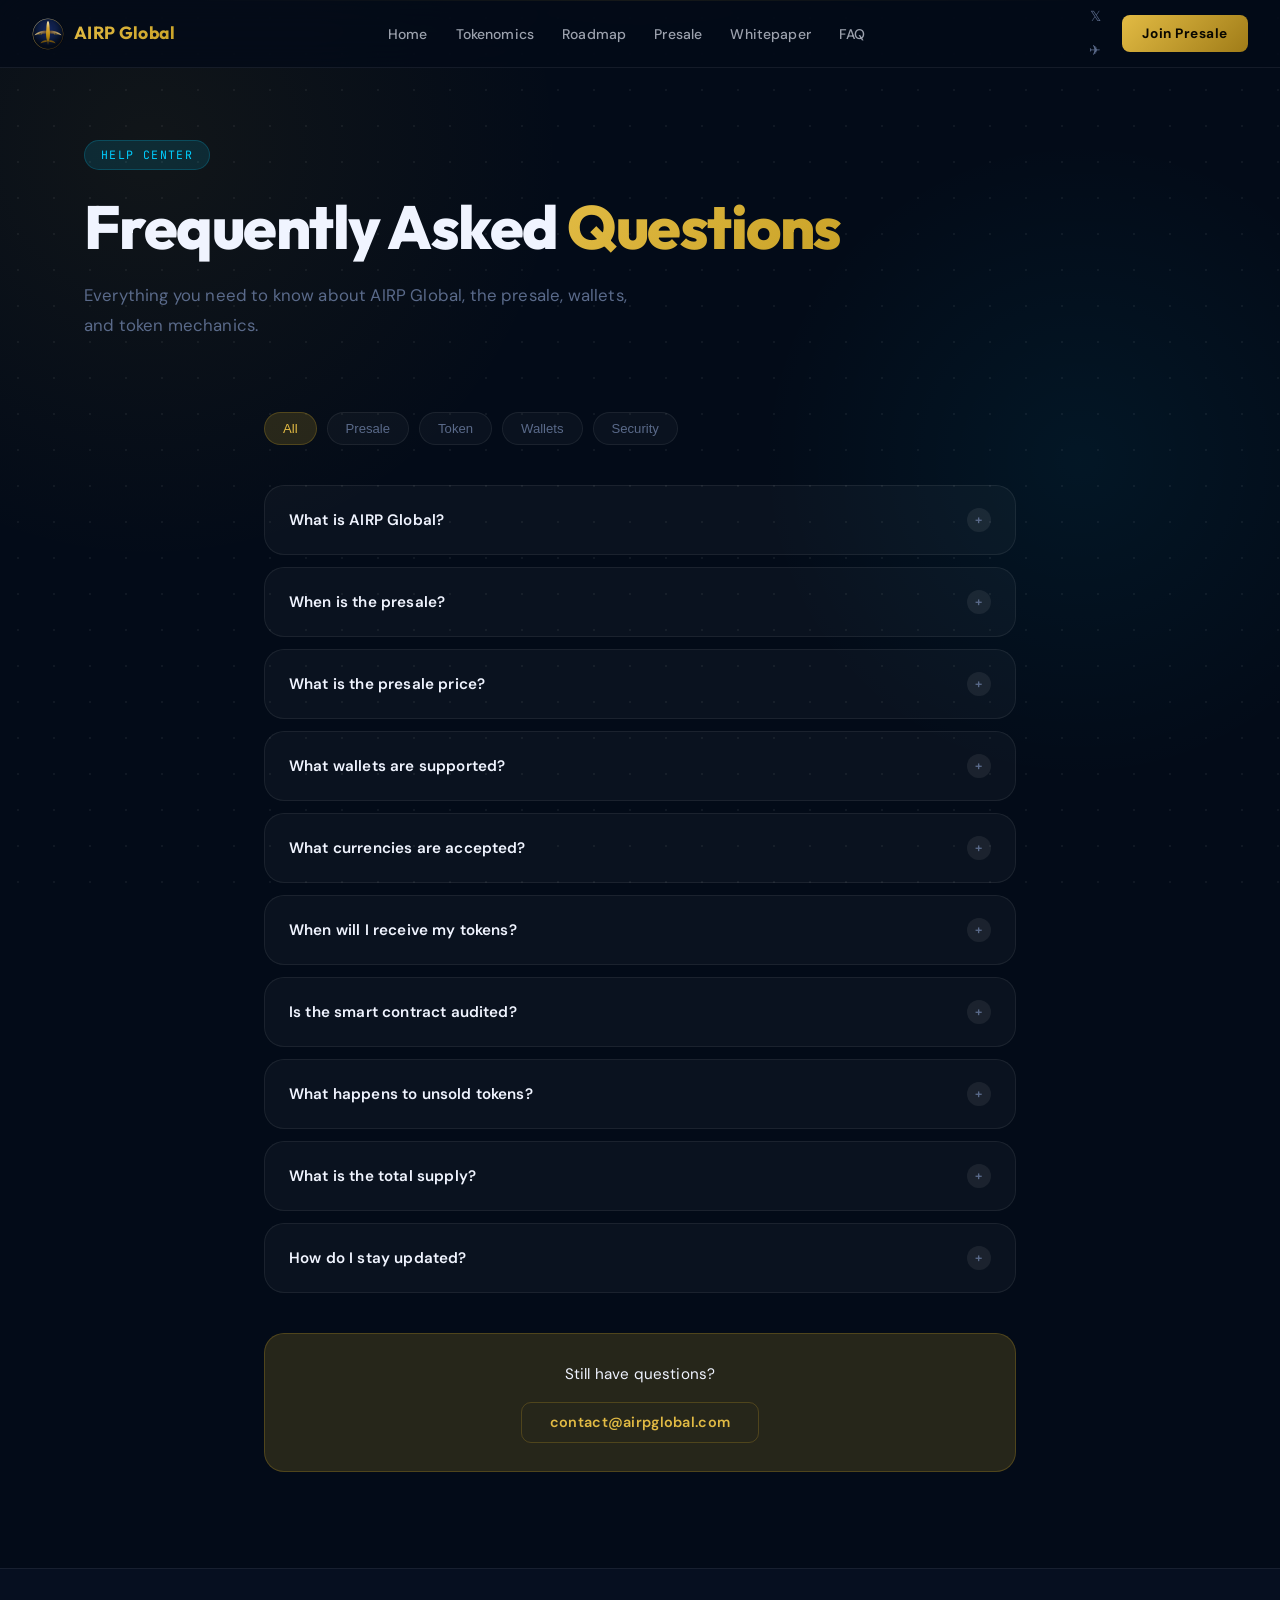
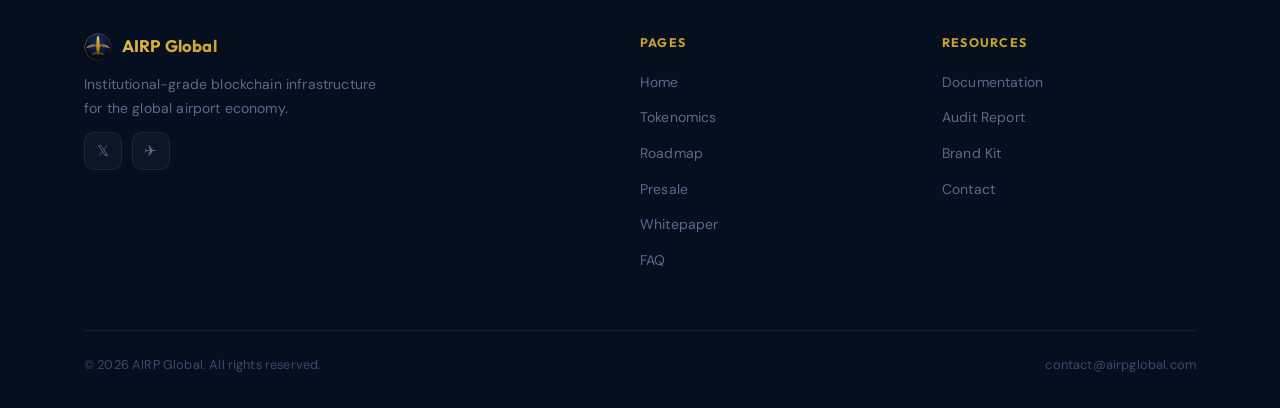
==== faq/index.html @ 1ff4e86f "New Site Desing" ====
<!DOCTYPE html>
<html lang="en">
<head>
<meta charset="UTF-8">
<meta name="viewport" content="width=device-width,initial-scale=1.0">
<title>FAQ — AIRP Global</title>
<meta name="description" content="Common questions about AIRP Global, wallets, vesting, security, and presale participation.">
<meta property="og:title" content="FAQ — AIRP Global">
<meta property="og:image" content="https://www.airpglobal.com/og-image.png">
<link rel="stylesheet" href="../shared.css">
<style>
.faq-categories{display:flex;gap:10px;flex-wrap:wrap;margin-bottom:40px}
.faq-cat-btn{padding:8px 18px;border-radius:100px;font-size:.82rem;font-weight:500;cursor:pointer;border:1px solid var(--border);background:var(--card);color:var(--muted);transition:all .2s}
.faq-cat-btn.active,.faq-cat-btn:hover{background:var(--gold-d);color:var(--gold-l);border-color:var(--gold-b)}
.faq-list{display:grid;gap:12px}
.faq-item{background:var(--card);border:1px solid var(--border);border-radius:var(--r-lg);overflow:hidden;transition:border-color .25s}
.faq-item.open{border-color:var(--gold-b)}
.faq-q{display:flex;align-items:center;justify-content:space-between;gap:16px;padding:22px 24px;cursor:pointer;font-weight:600;font-size:.95rem;line-height:1.45;transition:color .2s}
.faq-q:hover{color:var(--gold-l)}
.faq-item.open .faq-q{color:var(--gold-l)}
.faq-icon{flex-shrink:0;width:24px;height:24px;border-radius:50%;background:var(--border);display:flex;align-items:center;justify-content:center;font-size:.8rem;color:var(--muted);transition:all .3s;font-style:normal}
.faq-item.open .faq-icon{background:var(--gold-d);color:var(--gold-l);transform:rotate(45deg)}
.faq-a{max-height:0;overflow:hidden;transition:max-height .4s ease,padding .3s}
.faq-a-inner{padding:0 24px 22px;font-size:.9rem;color:var(--muted);line-height:1.7;border-top:1px solid var(--border)}
.faq-a-inner p{padding-top:16px}
.faq-item.open .faq-a{max-height:300px}
</style>
</head><body>
<div class="page-bg"></div><div class="grid-overlay"></div>
<nav class="nav">
  <a href="/" class="nav-logo">
    <img src="../logo.png" alt="AIRP">
    <span>AIRP Global</span>
  </a>
  <ul class="nav-links">
    <li><a href="/">Home</a></li>
    <li><a href="/tokenomics/">Tokenomics</a></li>
    <li><a href="/roadmap/">Roadmap</a></li>
    <li><a href="/presale/">Presale</a></li>
    <li><a href="/whitepaper/">Whitepaper</a></li>
    <li><a href="/faq/">FAQ</a></li>
  </ul>
  <div class="nav-right">
    <div class="nav-social">
      <a href="https://x.com/airpglobal" target="_blank">&#120143;</a>
      <a href="https://t.me/airpglobal" target="_blank">&#9992;</a>
    </div>
    <a href="/presale/" class="nav-cta">Join Presale</a>
  </div>
  <div class="nav-toggle"><span></span><span></span><span></span></div>
</nav>
<div class="page-hero">
  <div class="container">
    <div class="page-hero-badge">Help Center</div>
    <h1>Frequently Asked <span>Questions</span></h1>
    <p>Everything you need to know about AIRP Global, the presale, wallets, and token mechanics.</p>
  </div>
</div>

<section class="section" style="padding-top:0">
<div class="container" style="max-width:800px">

  <div class="faq-categories anim-up">
    <button class="faq-cat-btn active">All</button>
    <button class="faq-cat-btn">Presale</button>
    <button class="faq-cat-btn">Token</button>
    <button class="faq-cat-btn">Wallets</button>
    <button class="faq-cat-btn">Security</button>
  </div>

  <div class="faq-list">
    <div class="faq-item anim-up d1">
      <div class="faq-q">What is AIRP Global?<i class="faq-icon">+</i></div>
      <div class="faq-a"><div class="faq-a-inner"><p>AIRP Global is an institutional-grade blockchain infrastructure project building a unified payment, loyalty, and settlement layer for the global airport commerce ecosystem, deployed on BNB Smart Chain (BSC) as a BEP-20 token.</p></div></div>
    </div>
    <div class="faq-item anim-up d2">
      <div class="faq-q">When is the presale?<i class="faq-icon">+</i></div>
      <div class="faq-a"><div class="faq-a-inner"><p>The public presale launches on <strong style="color:var(--white)">July 15, 2026 at 00:00 UTC</strong>. It runs for 30 days or until the 150,000,000 AIRP allocation is sold out. Register on the whitelist to be notified.</p></div></div>
    </div>
    <div class="faq-item anim-up d3">
      <div class="faq-q">What is the presale price?<i class="faq-icon">+</i></div>
      <div class="faq-a"><div class="faq-a-inner"><p>The presale price is <strong style="color:var(--gold-l)">$0.005 per AIRP</strong>. The public listing price on PancakeSwap will be $0.008, representing a 60% discount for presale participants.</p></div></div>
    </div>
    <div class="faq-item anim-up d1">
      <div class="faq-q">What wallets are supported?<i class="faq-icon">+</i></div>
      <div class="faq-a"><div class="faq-a-inner"><p>Any BSC-compatible wallet is supported: MetaMask, Trust Wallet, Binance Wallet, and all WalletConnect v2 compatible wallets. Make sure you're connected to the BNB Smart Chain (BSC) network.</p></div></div>
    </div>
    <div class="faq-item anim-up d2">
      <div class="faq-q">What currencies are accepted?<i class="faq-icon">+</i></div>
      <div class="faq-a"><div class="faq-a-inner"><p>The presale accepts BNB, USDT (BEP-20), and USDC (BEP-20). Minimum purchase is $50 and maximum is $5,000 per wallet.</p></div></div>
    </div>
    <div class="faq-item anim-up d3">
      <div class="faq-q">When will I receive my tokens?<i class="faq-icon">+</i></div>
      <div class="faq-a"><div class="faq-a-inner"><p><strong style="color:var(--white)">25% is unlocked immediately at TGE</strong> (Token Generation Event). The remaining 75% vests linearly over 4 months (~18.75% per month), enforced by immutable smart contract.</p></div></div>
    </div>
    <div class="faq-item anim-up d1">
      <div class="faq-q">Is the smart contract audited?<i class="faq-icon">+</i></div>
      <div class="faq-a"><div class="faq-a-inner"><p>A security audit is initiated in Q2 2026 and will be completed before the CEX listing. All contracts use OpenZeppelin audited libraries, ReentrancyGuard protection, and multi-signature treasury control (3/5).</p></div></div>
    </div>
    <div class="faq-item anim-up d2">
      <div class="faq-q">What happens to unsold tokens?<i class="faq-icon">+</i></div>
      <div class="faq-a"><div class="faq-a-inner"><p>All unsold presale tokens are <strong style="color:var(--white)">permanently burned at TGE</strong>. This is a deflationary mechanism enforced by smart contract — no manual override is possible.</p></div></div>
    </div>
    <div class="faq-item anim-up d3">
      <div class="faq-q">What is the total supply?<i class="faq-icon">+</i></div>
      <div class="faq-a"><div class="faq-a-inner"><p>The total supply is exactly <strong style="color:var(--gold-l)">1,000,000,000 AIRP</strong> — permanently fixed. There is no mint function after deployment, no hidden inflation, and ownership is controlled via multi-signature governance.</p></div></div>
    </div>
    <div class="faq-item anim-up d1">
      <div class="faq-q">How do I stay updated?<i class="faq-icon">+</i></div>
      <div class="faq-a"><div class="faq-a-inner"><p>Follow us on <a href="https://x.com/airpglobal" style="color:var(--gold-l)">X (@airpglobal)</a> and join the <a href="https://t.me/airpglobal" style="color:var(--gold-l)">Telegram channel</a>. All announcements including the smart contract address will be published exclusively via official channels.</p></div></div>
    </div>
  </div>

  <div style="margin-top:40px;padding:28px;background:var(--gold-d);border:1px solid var(--gold-b);border-radius:var(--r-lg);text-align:center" class="anim-up">
    <p style="font-size:.95rem;margin-bottom:16px">Still have questions?</p>
    <a href="mailto:contact@airpglobal.com" class="btn btn-secondary">contact@airpglobal.com</a>
  </div>

</div>
</section>
<script>
document.querySelectorAll('.faq-q').forEach(q=>{
  q.addEventListener('click',()=>{
    const item = q.closest('.faq-item');
    const wasOpen = item.classList.contains('open');
    document.querySelectorAll('.faq-item.open').forEach(i=>i.classList.remove('open'));
    if(!wasOpen) item.classList.add('open');
  });
});
document.querySelectorAll('.faq-cat-btn').forEach(btn=>{
  btn.addEventListener('click',()=>{
    document.querySelectorAll('.faq-cat-btn').forEach(b=>b.classList.remove('active'));
    btn.classList.add('active');
  });
});
</script>
<footer class="footer">
  <div class="container">
    <div class="footer-grid">
      <div class="footer-brand">
        <a href="/" style="display:flex;align-items:center;gap:10px;margin-bottom:4px">
          <img src="../logo.png" alt="AIRP" style="width:28px;height:28px;border-radius:50%">
          <span style="font-family:var(--font-d);font-weight:700;font-size:1.05rem;background:linear-gradient(135deg,var(--gold-l),var(--gold));-webkit-background-clip:text;-webkit-text-fill-color:transparent;background-clip:text">AIRP Global</span>
        </a>
        <p>Institutional-grade blockchain infrastructure for the global airport economy.</p>
        <div class="footer-social">
          <a href="https://x.com/airpglobal" target="_blank">&#120143;</a>
          <a href="https://t.me/airpglobal" target="_blank">&#9992;</a>
        </div>
      </div>
      <div class="footer-col">
        <h4>Pages</h4>
        <ul>
          <li><a href="/">Home</a></li>
          <li><a href="/tokenomics/">Tokenomics</a></li>
          <li><a href="/roadmap/">Roadmap</a></li>
          <li><a href="/presale/">Presale</a></li>
          <li><a href="/whitepaper/">Whitepaper</a></li>
          <li><a href="/faq/">FAQ</a></li>
        </ul>
      </div>
      <div class="footer-col">
        <h4>Resources</h4>
        <ul>
          <li><a href="/whitepaper/">Documentation</a></li>
          <li><a href="#">Audit Report</a></li>
          <li><a href="#">Brand Kit</a></li>
          <li><a href="mailto:contact@airpglobal.com">Contact</a></li>
        </ul>
      </div>
    </div>
    <div class="footer-bottom">
      <span>&copy; 2026 AIRP Global. All rights reserved.</span>
      <span>contact@airpglobal.com</span>
    </div>
  </div>
</footer><script src="../shared.js"></script>
</body>
</html>
---- shared.css ----
@import url('https://fonts.googleapis.com/css2?family=Outfit:wght@300;400;500;600;700;800;900&family=DM+Sans:ital,opsz,wght@0,9..40,300;0,9..40,400;0,9..40,500;0,9..40,600;0,9..40,700;1,9..40,400&family=JetBrains+Mono:wght@400;500;600&display=swap');
:root{
  --bg:#030b18;--bg2:#060f20;--bg3:#091526;
  --card:rgba(255,255,255,0.03);--card-h:rgba(255,255,255,0.055);
  --gold:#c9a227;--gold-l:#e2bb44;--gold-d:rgba(201,162,39,0.18);--gold-b:rgba(201,162,39,0.25);
  --cyan:#00cfff;--cyan-d:rgba(0,207,255,0.12);--cyan-b:rgba(0,207,255,0.2);
  --white:#f0f4ff;--muted:#5a6a8a;--muted2:#3a4a6a;--border:rgba(255,255,255,0.07);
  --r:12px;--r-lg:20px;
  --font-d:'Outfit',sans-serif;--font-b:'DM Sans',sans-serif;--font-m:'JetBrains Mono',monospace
}
*,*::before,*::after{box-sizing:border-box;margin:0;padding:0}
html{scroll-behavior:smooth}
body{font-family:var(--font-b);background:var(--bg);color:var(--white);line-height:1.6;overflow-x:hidden;-webkit-font-smoothing:antialiased;letter-spacing:.01em}
a{color:inherit;text-decoration:none}
img{max-width:100%;display:block}
ul{list-style:none}

/* BG */
.page-bg{position:fixed;inset:0;z-index:-2;background:var(--bg)}
.page-bg::before{content:'';position:absolute;width:900px;height:900px;left:-300px;top:-300px;background:radial-gradient(circle,rgba(201,162,39,0.07) 0%,transparent 65%);pointer-events:none}
.page-bg::after{content:'';position:absolute;width:700px;height:700px;right:-150px;bottom:10%;background:radial-gradient(circle,rgba(0,207,255,0.06) 0%,transparent 65%);pointer-events:none}
.grid-overlay{position:fixed;inset:0;z-index:-1;background-image:radial-gradient(circle,rgba(255,255,255,0.055) 1px,transparent 1px);background-size:36px 36px;pointer-events:none}

/* NAV */
.nav{position:fixed;top:0;left:0;right:0;z-index:100;padding:0 32px;height:68px;display:flex;align-items:center;justify-content:space-between;background:rgba(3,11,24,0.8);backdrop-filter:blur(24px);-webkit-backdrop-filter:blur(24px);border-bottom:1px solid var(--border);transition:background .3s,border-color .3s}
.nav.scrolled{background:rgba(3,11,24,0.96);border-bottom-color:var(--gold-b)}
.nav-logo{display:flex;align-items:center;gap:10px;font-family:var(--font-d);font-weight:700;font-size:1.1rem;letter-spacing:.02em}
.nav-logo img{width:32px;height:32px;border-radius:50%}
.nav-logo span{background:linear-gradient(135deg,var(--gold-l),var(--gold));-webkit-background-clip:text;-webkit-text-fill-color:transparent;background-clip:text}
.nav-links{display:flex;align-items:center;gap:2px}
.nav-links a{padding:6px 13px;border-radius:8px;font-size:.875rem;font-weight:500;color:rgba(240,244,255,.65);transition:color .2s,background .2s}
.nav-links a:hover,.nav-links a.active{color:var(--white);background:rgba(255,255,255,.06)}
.nav-links a.active{color:var(--gold-l)}
.nav-right{display:flex;align-items:center;gap:10px}
.nav-social a{display:flex;align-items:center;justify-content:center;width:34px;height:34px;border-radius:8px;color:var(--muted);transition:color .2s,background .2s;font-size:.9rem}
.nav-social a:hover{color:var(--gold);background:var(--gold-d)}
.nav-cta{padding:8px 20px;border-radius:8px;background:linear-gradient(135deg,var(--gold-l),#a07c18);color:#0a0800;font-weight:700;font-size:.85rem;letter-spacing:.04em;transition:opacity .2s,transform .2s,box-shadow .2s;white-space:nowrap}
.nav-cta:hover{opacity:.9;transform:translateY(-1px);box-shadow:0 4px 16px rgba(201,162,39,.35)}
.nav-toggle{display:none;flex-direction:column;gap:5px;cursor:pointer;padding:4px}
.nav-toggle span{display:block;width:22px;height:2px;background:var(--white);border-radius:2px;transition:transform .3s,opacity .3s}

/* CONTAINER */
.container{max-width:1160px;margin:0 auto;padding:0 24px}
.section{padding:96px 0}
.section-sm{padding:64px 0}

/* LABELS / TITLES */
.section-label{display:inline-flex;align-items:center;gap:8px;padding:4px 14px;border-radius:100px;background:var(--gold-d);border:1px solid var(--gold-b);font-family:var(--font-m);font-size:.72rem;font-weight:500;letter-spacing:.1em;text-transform:uppercase;color:var(--gold-l);margin-bottom:20px}
.section-label::before{content:'';display:block;width:6px;height:6px;border-radius:50%;background:var(--gold);animation:pulse-dot 2s infinite}
.section-title{font-family:var(--font-d);font-size:clamp(2rem,4vw,3rem);font-weight:700;line-height:1.15;letter-spacing:-.02em;margin-bottom:16px}
.section-title .accent{background:linear-gradient(135deg,var(--gold-l),var(--gold));-webkit-background-clip:text;-webkit-text-fill-color:transparent;background-clip:text}
.section-sub{font-size:1.05rem;color:var(--muted);max-width:580px;line-height:1.7}

/* PAGE HERO */
.page-hero{padding:140px 0 72px;position:relative;overflow:hidden}
.page-hero::before{content:'';position:absolute;left:50%;top:0;transform:translateX(-50%);width:900px;height:1px;background:linear-gradient(90deg,transparent,var(--gold),transparent)}
.page-hero-badge{display:inline-flex;align-items:center;gap:8px;padding:5px 16px;border-radius:100px;background:var(--cyan-d);border:1px solid var(--cyan-b);font-family:var(--font-m);font-size:.72rem;letter-spacing:.12em;text-transform:uppercase;color:var(--cyan);margin-bottom:24px}
.page-hero h1{font-family:var(--font-d);font-size:clamp(2.4rem,5vw,3.8rem);font-weight:800;line-height:1.1;letter-spacing:-.025em;margin-bottom:20px}
.page-hero h1 span{background:linear-gradient(135deg,var(--gold-l),var(--gold));-webkit-background-clip:text;-webkit-text-fill-color:transparent;background-clip:text}
.page-hero p{font-size:1.05rem;color:var(--muted);max-width:560px;line-height:1.75}

/* CARDS */
.card{background:var(--card);border:1px solid var(--border);border-radius:var(--r-lg);padding:28px;transition:background .25s,border-color .25s,transform .25s,box-shadow .25s;position:relative;overflow:hidden}
.card::before{content:'';position:absolute;top:0;left:0;right:0;height:1px;background:linear-gradient(90deg,transparent,var(--gold-b),transparent);opacity:0;transition:opacity .3s}
.card:hover{background:var(--card-h);border-color:var(--gold-b);transform:translateY(-2px);box-shadow:0 0 32px rgba(201,162,39,.12)}
.card:hover::before{opacity:1}
.card-gold{border-color:var(--gold-b);background:linear-gradient(135deg,rgba(201,162,39,.05),rgba(201,162,39,.02))}
.card-cyan{border-color:var(--cyan-b);background:linear-gradient(135deg,rgba(0,207,255,.05),rgba(0,207,255,.02))}
.card-flat{transform:none!important}

/* STAT */
.stat-val{font-family:var(--font-m);font-size:2rem;font-weight:600;color:var(--gold-l);line-height:1;margin-bottom:5px}
.stat-lbl{font-size:.78rem;color:var(--muted);letter-spacing:.06em;text-transform:uppercase}

/* BUTTONS */
.btn{display:inline-flex;align-items:center;justify-content:center;gap:8px;padding:12px 28px;border-radius:10px;font-family:var(--font-b);font-size:.9rem;font-weight:600;cursor:pointer;transition:all .2s;border:none;letter-spacing:.02em;line-height:1}
.btn-primary{background:linear-gradient(135deg,var(--gold-l),var(--gold));color:#0a0800}
.btn-primary:hover{transform:translateY(-2px);box-shadow:0 8px 24px rgba(201,162,39,.35)}
.btn-secondary{background:transparent;color:var(--gold-l);border:1px solid var(--gold-b)}
.btn-secondary:hover{background:var(--gold-d);border-color:var(--gold)}
.btn-ghost{background:rgba(255,255,255,.05);color:var(--white);border:1px solid var(--border)}
.btn-ghost:hover{background:rgba(255,255,255,.09)}
.btn-lg{padding:15px 36px;font-size:1rem;border-radius:12px}

/* TABLE */
.data-table{width:100%;border-collapse:separate;border-spacing:0;border-radius:var(--r);overflow:hidden;border:1px solid var(--border)}
.data-table th{background:rgba(201,162,39,.08);padding:12px 20px;font-family:var(--font-m);font-size:.72rem;font-weight:500;letter-spacing:.1em;text-transform:uppercase;color:var(--gold);text-align:left;border-bottom:1px solid var(--gold-b)}
.data-table td{padding:14px 20px;font-size:.9rem;border-bottom:1px solid rgba(255,255,255,.04);transition:background .2s}
.data-table tr:last-child td{border-bottom:none}
.data-table tr:nth-child(even) td{background:rgba(255,255,255,.02)}
.data-table tr:hover td{background:rgba(201,162,39,.04)}

/* BADGE */
.badge{display:inline-flex;align-items:center;gap:5px;padding:3px 10px;border-radius:100px;font-family:var(--font-m);font-size:.72rem;font-weight:500;letter-spacing:.06em}
.badge-gold{background:var(--gold-d);color:var(--gold-l);border:1px solid var(--gold-b)}
.badge-cyan{background:var(--cyan-d);color:var(--cyan);border:1px solid var(--cyan-b)}
.badge-green{background:rgba(34,197,94,.1);color:#4ade80;border:1px solid rgba(34,197,94,.2)}
.badge-muted{background:rgba(255,255,255,.05);color:var(--muted);border:1px solid var(--border)}

/* DIVIDER */
.divider{height:1px;background:linear-gradient(90deg,transparent,var(--border),transparent)}

/* COUNTDOWN */
.countdown{display:flex;gap:16px}
.countdown-unit{text-align:center;min-width:80px;background:var(--card);border:1px solid var(--border);border-radius:var(--r);padding:16px 12px 12px;position:relative}
.countdown-unit::before{content:'';position:absolute;top:0;left:0;right:0;height:1px;background:var(--gold-b)}
.countdown-num{font-family:var(--font-m);font-size:2rem;font-weight:600;color:var(--gold-l);line-height:1;display:block;margin-bottom:6px}
.countdown-label{font-size:.68rem;letter-spacing:.1em;text-transform:uppercase;color:var(--muted)}

/* TICKER */
.ticker-wrap{overflow:hidden;border-top:1px solid var(--border);border-bottom:1px solid var(--border);background:rgba(255,255,255,.015);padding:10px 0}
.ticker-track{display:flex;width:max-content;animation:ticker 28s linear infinite}
.ticker-item{display:flex;align-items:center;gap:8px;padding:0 36px;font-family:var(--font-m);font-size:.78rem;color:var(--muted);white-space:nowrap}
.ticker-item strong{color:var(--gold)}

/* FOOTER */
.footer{background:var(--bg2);border-top:1px solid var(--border);padding:64px 0 32px}
.footer-grid{display:grid;grid-template-columns:2fr 1fr 1fr;gap:48px;margin-bottom:48px}
.footer-brand p{font-size:.875rem;color:var(--muted);line-height:1.7;margin-top:12px;max-width:300px}
.footer-col h4{font-family:var(--font-d);font-size:.78rem;font-weight:700;letter-spacing:.1em;text-transform:uppercase;color:var(--gold);margin-bottom:16px}
.footer-col ul li{margin-bottom:10px}
.footer-col ul li a{font-size:.875rem;color:var(--muted);transition:color .2s}
.footer-col ul li a:hover{color:var(--white)}
.footer-social{display:flex;gap:10px;margin-top:12px}
.footer-social a{display:flex;align-items:center;justify-content:center;width:38px;height:38px;border-radius:10px;background:var(--card);border:1px solid var(--border);color:var(--muted);transition:all .2s;font-size:.95rem}
.footer-social a:hover{color:var(--gold);border-color:var(--gold-b);background:var(--gold-d)}
.footer-bottom{padding-top:24px;border-top:1px solid var(--border);display:flex;align-items:center;justify-content:space-between;font-size:.8rem;color:var(--muted2)}

/* ANIMATIONS */
@keyframes fade-up{from{opacity:0;transform:translateY(24px)}to{opacity:1;transform:translateY(0)}}
@keyframes fade-in{from{opacity:0}to{opacity:1}}
@keyframes pulse-dot{0%,100%{opacity:1;transform:scale(1)}50%{opacity:.5;transform:scale(.7)}}
@keyframes float{0%,100%{transform:translateY(0)}50%{transform:translateY(-8px)}}
@keyframes ticker{0%{transform:translateX(0)}100%{transform:translateX(-50%)}}
@keyframes spin-slow{to{transform:rotate(360deg)}}
@keyframes glow{0%,100%{opacity:.5}50%{opacity:1}}
.anim-up{animation:fade-up .65s ease both}
.anim-in{animation:fade-in .5s ease both}
.d1{animation-delay:.1s}.d2{animation-delay:.2s}.d3{animation-delay:.3s}.d4{animation-delay:.4s}.d5{animation-delay:.5s}

/* RUNWAY visual */
.runway-accent{position:absolute;left:50%;transform:translateX(-50%);width:1px;background:linear-gradient(to bottom,var(--gold-b),transparent);pointer-events:none}

::-webkit-scrollbar{width:5px}
::-webkit-scrollbar-track{background:var(--bg)}
::-webkit-scrollbar-thumb{background:var(--gold-d);border-radius:3px}
::-webkit-scrollbar-thumb:hover{background:var(--gold-b)}

@media(max-width:1024px){.footer-grid{grid-template-columns:1fr 1fr}}
@media(max-width:768px){
  .nav-links,.nav-social{display:none}
  .nav-links.open{display:flex;flex-direction:column;position:fixed;top:68px;left:0;right:0;background:rgba(3,11,24,.98);backdrop-filter:blur(20px);padding:20px 24px;border-bottom:1px solid var(--border);gap:4px;z-index:99}
  .nav-toggle{display:flex}
  .nav-cta{padding:7px 14px;font-size:.8rem}
  .section{padding:72px 0}
  .footer-grid{grid-template-columns:1fr;gap:28px}
  .footer-brand p{max-width:100%}
  .footer-bottom{flex-direction:column;gap:10px;text-align:center}
  .countdown{gap:8px}
  .countdown-unit{min-width:64px;padding:12px 8px 10px}
  .countdown-num{font-size:1.6rem}
}

/* ── Mobile fixes ───────────────────────────────── */
@media(max-width:480px){
  .section-label{
    font-size:.65rem;
    padding:4px 12px;
    letter-spacing:.06em;
    white-space:nowrap;
    overflow:hidden;
    text-overflow:ellipsis;
    max-width:90vw;
  }
  .page-hero-badge{
    font-size:.65rem;
    padding:4px 12px;
    letter-spacing:.08em;
  }
  .page-hero h1{
    font-size:clamp(2rem,9vw,3rem);
  }
}
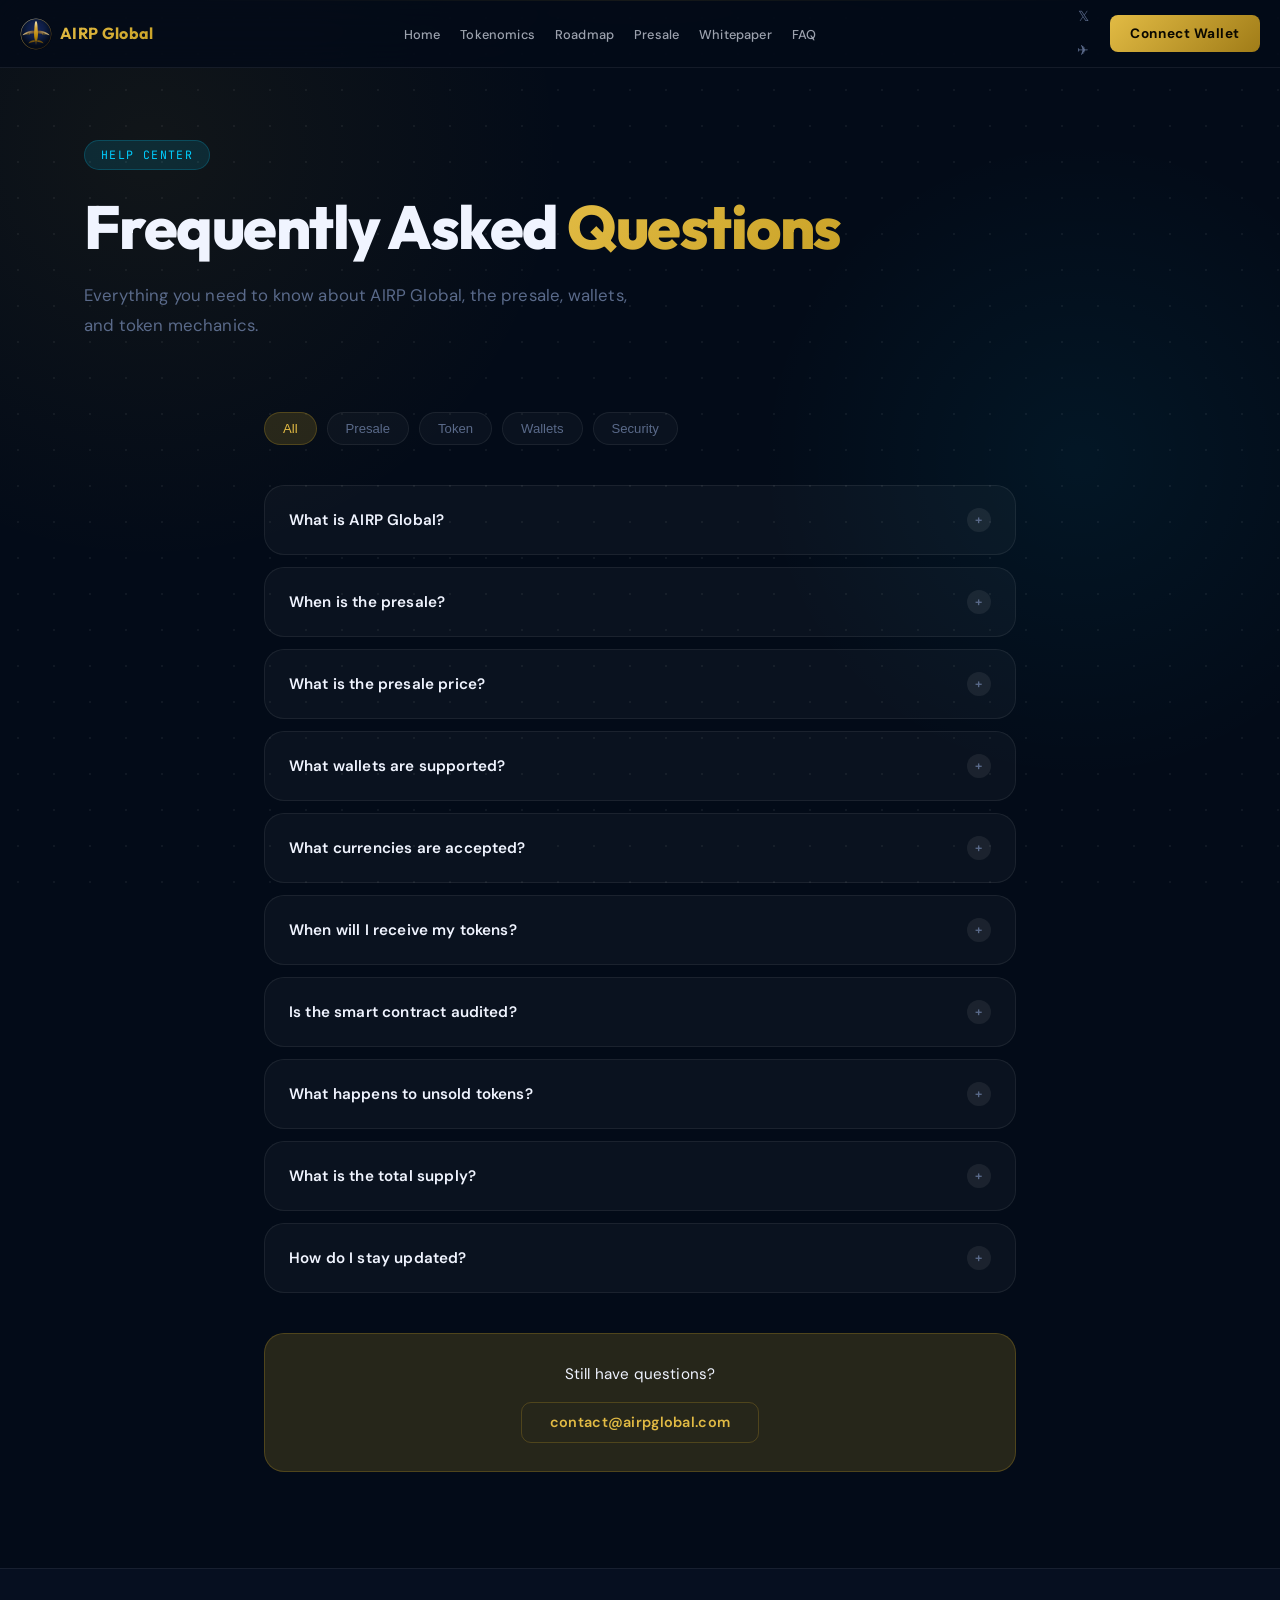
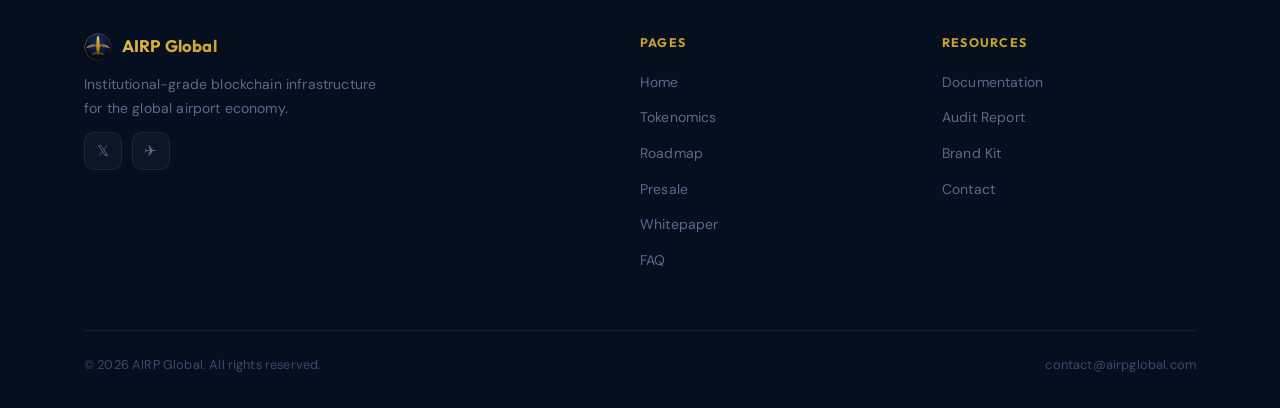
==== commit 2ad8f27d: "new desing" ====
--- a/faq/index.html
+++ b/faq/index.html
@@ -45,7 +45,7 @@
       <a href="https://x.com/airpglobal" target="_blank">&#120143;</a>
       <a href="https://t.me/airpglobal" target="_blank">&#9992;</a>
     </div>
-    <a href="/presale/" class="nav-cta">Join Presale</a>
+    <a href="/presale/" class="nav-cta" onclick="navConnectWallet(event)">Connect Wallet</a>
   </div>
   <div class="nav-toggle"><span></span><span></span><span></span></div>
 </nav>
--- a/shared.css
+++ b/shared.css
@@ -22,13 +22,13 @@
 .grid-overlay{position:fixed;inset:0;z-index:-1;background-image:radial-gradient(circle,rgba(255,255,255,0.055) 1px,transparent 1px);background-size:36px 36px;pointer-events:none}
 
 /* NAV */
-.nav{position:fixed;top:0;left:0;right:0;z-index:100;padding:0 32px;height:68px;display:flex;align-items:center;justify-content:space-between;background:rgba(3,11,24,0.8);backdrop-filter:blur(24px);-webkit-backdrop-filter:blur(24px);border-bottom:1px solid var(--border);transition:background .3s,border-color .3s}
+.nav{position:fixed;top:0;left:0;right:0;z-index:100;padding:0 20px;height:68px;display:flex;align-items:center;justify-content:space-between;background:rgba(3,11,24,0.8);backdrop-filter:blur(24px);-webkit-backdrop-filter:blur(24px);border-bottom:1px solid var(--border);transition:background .3s,border-color .3s}
 .nav.scrolled{background:rgba(3,11,24,0.96);border-bottom-color:var(--gold-b)}
-.nav-logo{display:flex;align-items:center;gap:10px;font-family:var(--font-d);font-weight:700;font-size:1.1rem;letter-spacing:.02em}
+.nav-logo{display:flex;align-items:center;gap:8px;font-family:var(--font-d);font-weight:700;font-size:1rem;letter-spacing:.02em}
 .nav-logo img{width:32px;height:32px;border-radius:50%}
 .nav-logo span{background:linear-gradient(135deg,var(--gold-l),var(--gold));-webkit-background-clip:text;-webkit-text-fill-color:transparent;background-clip:text}
-.nav-links{display:flex;align-items:center;gap:2px}
-.nav-links a{padding:6px 13px;border-radius:8px;font-size:.875rem;font-weight:500;color:rgba(240,244,255,.65);transition:color .2s,background .2s}
+.nav-links{display:flex;align-items:center;gap:0px}
+.nav-links a{padding:5px 10px;border-radius:8px;font-size:.8rem;font-weight:500;color:rgba(240,244,255,.65);transition:color .2s,background .2s}
 .nav-links a:hover,.nav-links a.active{color:var(--white);background:rgba(255,255,255,.06)}
 .nav-links a.active{color:var(--gold-l)}
 .nav-right{display:flex;align-items:center;gap:10px}
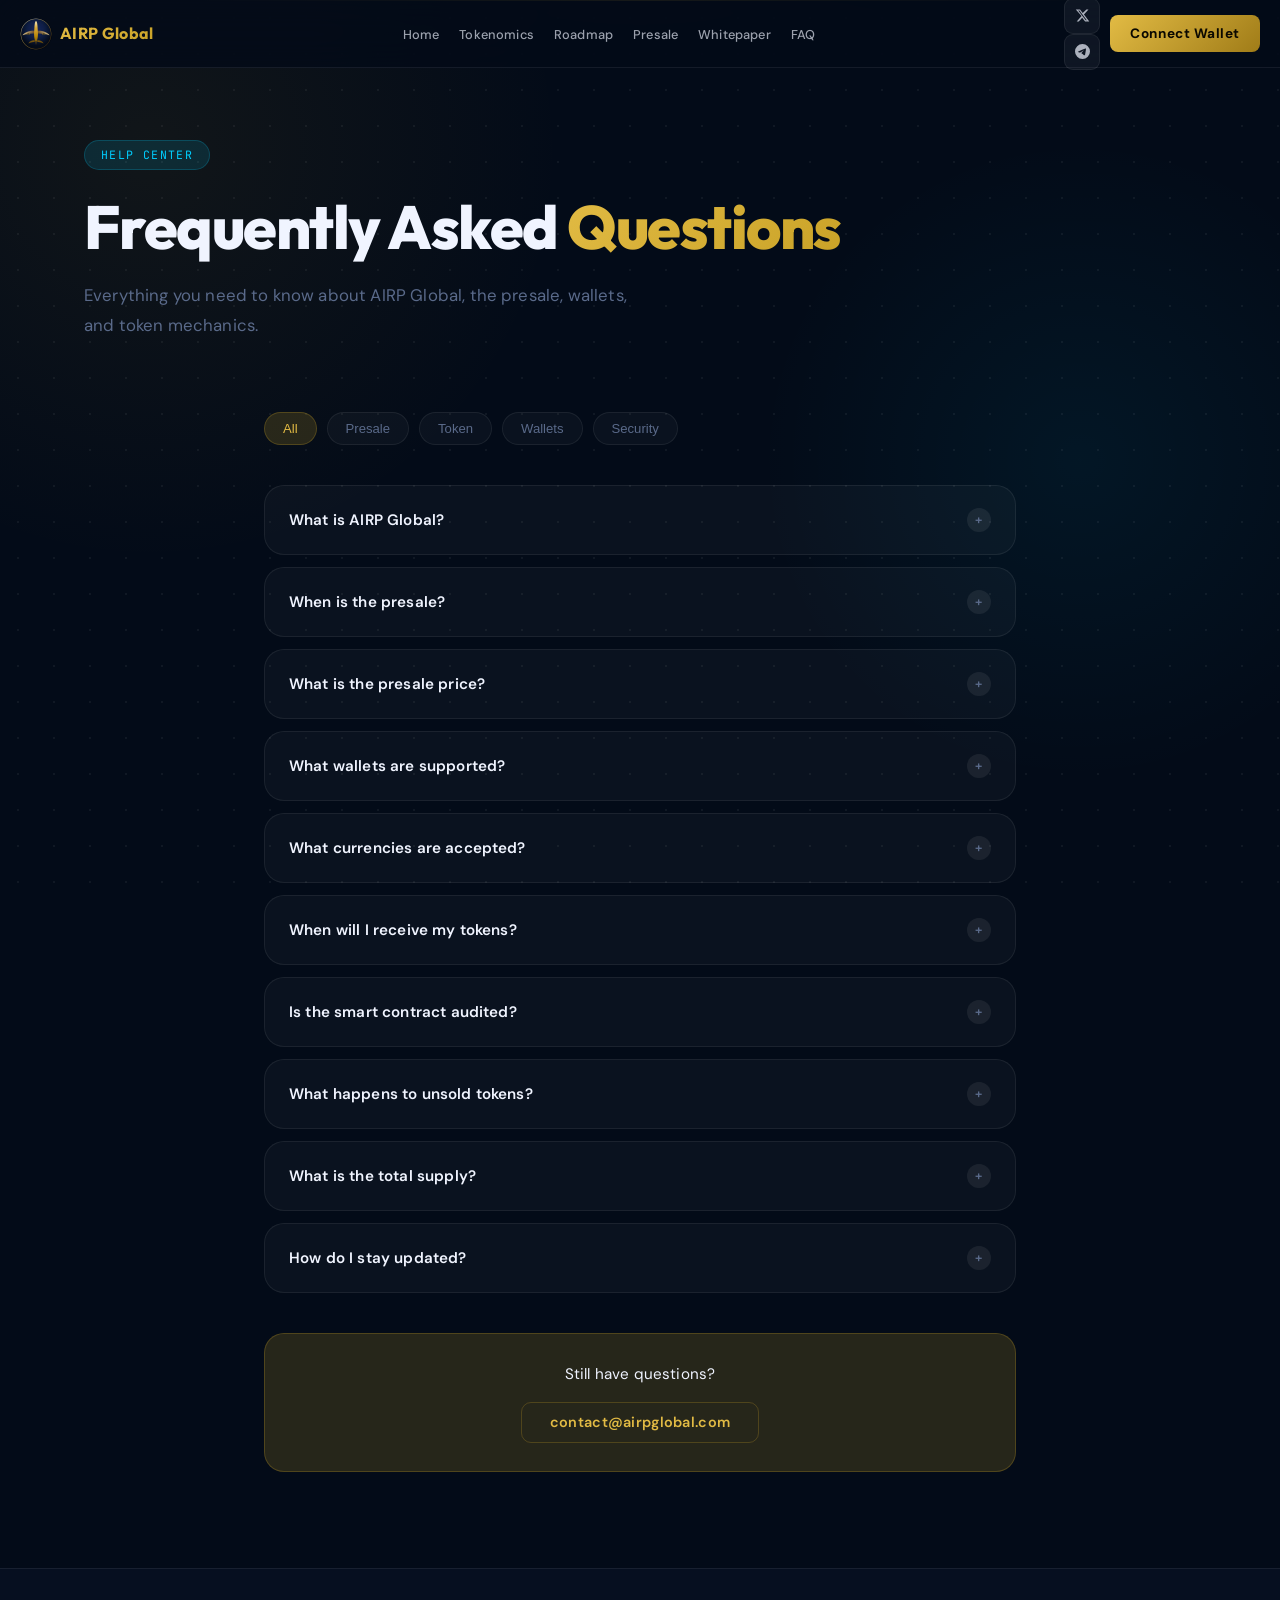
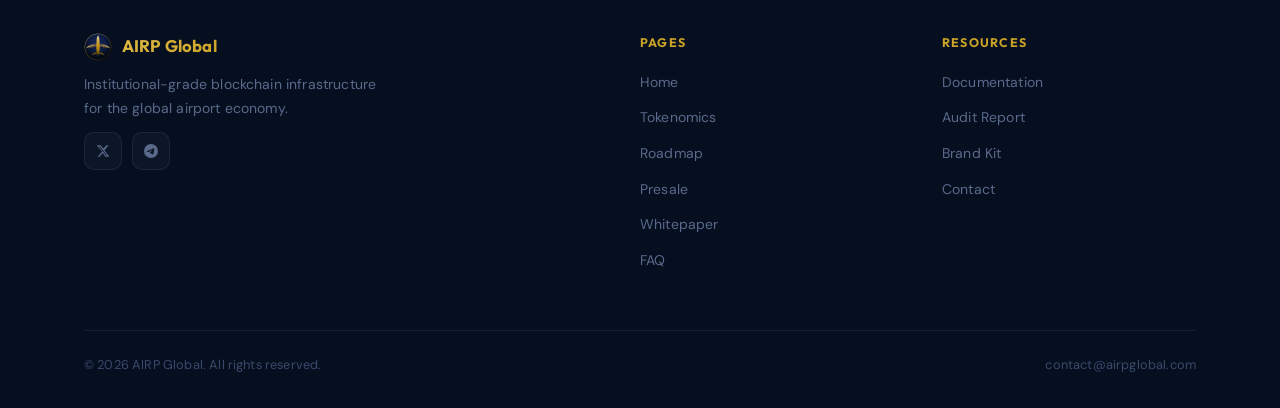
==== commit 5f9aafc0: "new desing" ====
--- a/faq/index.html
+++ b/faq/index.html
@@ -42,8 +42,12 @@
   </ul>
   <div class="nav-right">
     <div class="nav-social">
-      <a href="https://x.com/airpglobal" target="_blank">&#120143;</a>
-      <a href="https://t.me/airpglobal" target="_blank">&#9992;</a>
+      <a href="https://x.com/airpglobal" target="_blank" aria-label="X" title="X / Twitter">
+        <svg width="15" height="15" viewBox="0 0 24 24" fill="currentColor"><path d="M18.244 2.25h3.308l-7.227 8.26 8.502 11.24H16.17l-4.714-6.231-5.401 6.231H2.744l7.737-8.835L1.254 2.25H8.08l4.253 5.622 5.911-5.622zm-1.161 17.52h1.833L7.084 4.126H5.117z"/></svg>
+      </a>
+      <a href="https://t.me/airpglobal" target="_blank" aria-label="Telegram" title="Telegram">
+        <svg width="15" height="15" viewBox="0 0 24 24" fill="currentColor"><path d="M11.944 0A12 12 0 0 0 0 12a12 12 0 0 0 12 12 12 12 0 0 0 12-12A12 12 0 0 0 12 0a12 12 0 0 0-.056 0zm4.962 7.224c.1-.002.321.023.465.14a.506.506 0 0 1 .171.325c.016.093.036.306.02.472-.18 1.898-.962 6.502-1.36 8.627-.168.9-.499 1.201-.82 1.23-.696.065-1.225-.46-1.9-.902-1.056-.693-1.653-1.124-2.678-1.8-1.185-.78-.417-1.21.258-1.91.177-.184 3.247-2.977 3.307-3.23.007-.032.014-.15-.056-.212s-.174-.041-.249-.024c-.106.024-1.793 1.14-5.061 3.345-.48.33-.913.49-1.302.48-.428-.008-1.252-.241-1.865-.44-.752-.245-1.349-.374-1.297-.789.027-.216.325-.437.893-.663 3.498-1.524 5.83-2.529 6.998-3.014 3.332-1.386 4.025-1.627 4.476-1.635z"/></svg>
+      </a>
     </div>
     <a href="/presale/" class="nav-cta" onclick="navConnectWallet(event)">Connect Wallet</a>
   </div>
@@ -144,8 +148,12 @@
         </a>
         <p>Institutional-grade blockchain infrastructure for the global airport economy.</p>
         <div class="footer-social">
-          <a href="https://x.com/airpglobal" target="_blank">&#120143;</a>
-          <a href="https://t.me/airpglobal" target="_blank">&#9992;</a>
+          <a href="https://x.com/airpglobal" target="_blank" title="X / Twitter">
+            <svg width="14" height="14" viewBox="0 0 24 24" fill="currentColor"><path d="M18.244 2.25h3.308l-7.227 8.26 8.502 11.24H16.17l-4.714-6.231-5.401 6.231H2.744l7.737-8.835L1.254 2.25H8.08l4.253 5.622 5.911-5.622zm-1.161 17.52h1.833L7.084 4.126H5.117z"/></svg>
+          </a>
+          <a href="https://t.me/airpglobal" target="_blank" title="Telegram">
+            <svg width="14" height="14" viewBox="0 0 24 24" fill="currentColor"><path d="M11.944 0A12 12 0 0 0 0 12a12 12 0 0 0 12 12 12 12 0 0 0 12-12A12 12 0 0 0 12 0a12 12 0 0 0-.056 0zm4.962 7.224c.1-.002.321.023.465.14a.506.506 0 0 1 .171.325c.016.093.036.306.02.472-.18 1.898-.962 6.502-1.36 8.627-.168.9-.499 1.201-.82 1.23-.696.065-1.225-.46-1.9-.902-1.056-.693-1.653-1.124-2.678-1.8-1.185-.78-.417-1.21.258-1.91.177-.184 3.247-2.977 3.307-3.23.007-.032.014-.15-.056-.212s-.174-.041-.249-.024c-.106.024-1.793 1.14-5.061 3.345-.48.33-.913.49-1.302.48-.428-.008-1.252-.241-1.865-.44-.752-.245-1.349-.374-1.297-.789.027-.216.325-.437.893-.663 3.498-1.524 5.83-2.529 6.998-3.014 3.332-1.386 4.025-1.627 4.476-1.635z"/></svg>
+          </a>
         </div>
       </div>
       <div class="footer-col">
--- a/shared.css
+++ b/shared.css
@@ -32,8 +32,8 @@
 .nav-links a:hover,.nav-links a.active{color:var(--white);background:rgba(255,255,255,.06)}
 .nav-links a.active{color:var(--gold-l)}
 .nav-right{display:flex;align-items:center;gap:10px}
-.nav-social a{display:flex;align-items:center;justify-content:center;width:34px;height:34px;border-radius:8px;color:var(--muted);transition:color .2s,background .2s;font-size:.9rem}
-.nav-social a:hover{color:var(--gold);background:var(--gold-d)}
+.nav-social a{display:flex;align-items:center;justify-content:center;width:36px;height:36px;border-radius:9px;color:rgba(240,244,255,.7);transition:all .2s;font-size:1.05rem;background:rgba(255,255,255,.05);border:1px solid var(--border);flex-shrink:0}
+.nav-social a:hover{color:var(--gold);background:var(--gold-d);border-color:var(--gold-b);transform:translateY(-1px)}
 .nav-cta{padding:8px 20px;border-radius:8px;background:linear-gradient(135deg,var(--gold-l),#a07c18);color:#0a0800;font-weight:700;font-size:.85rem;letter-spacing:.04em;transition:opacity .2s,transform .2s,box-shadow .2s;white-space:nowrap}
 .nav-cta:hover{opacity:.9;transform:translateY(-1px);box-shadow:0 4px 16px rgba(201,162,39,.35)}
 .nav-toggle{display:none;flex-direction:column;gap:5px;cursor:pointer;padding:4px}
